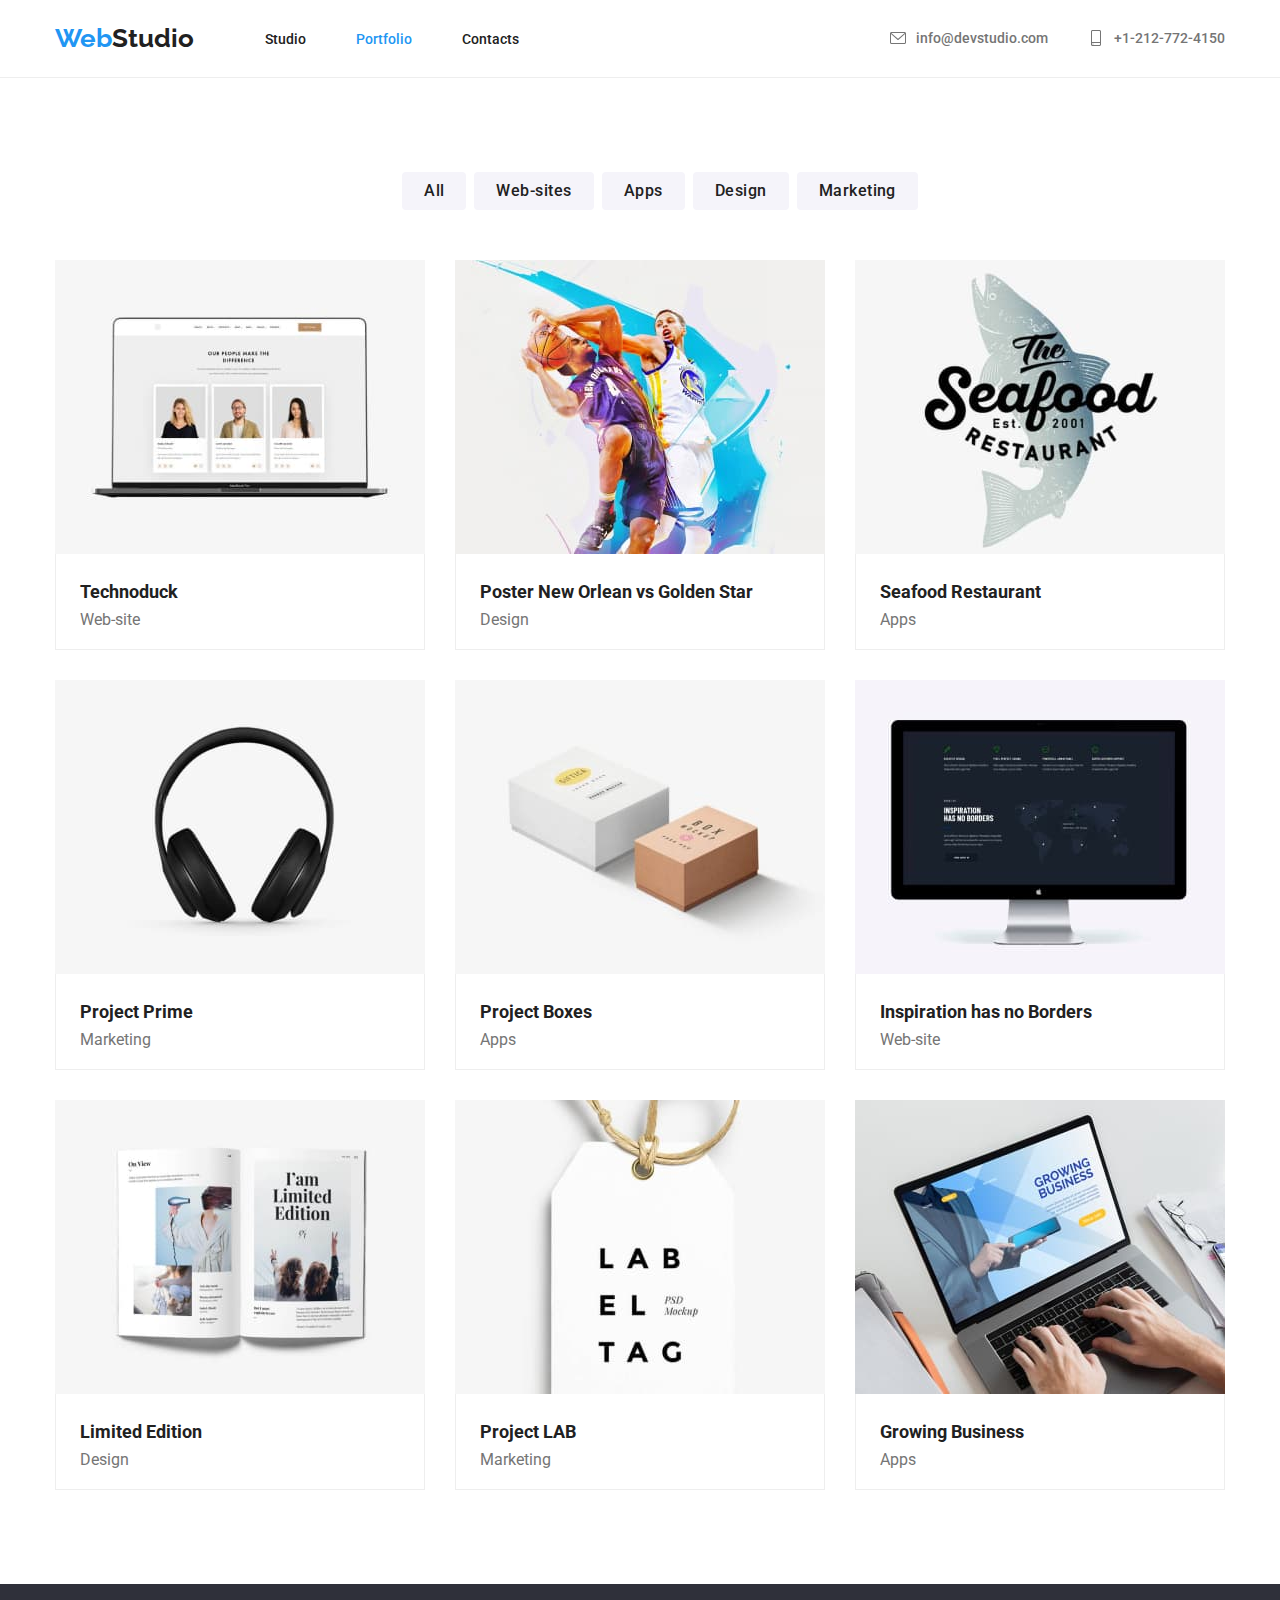
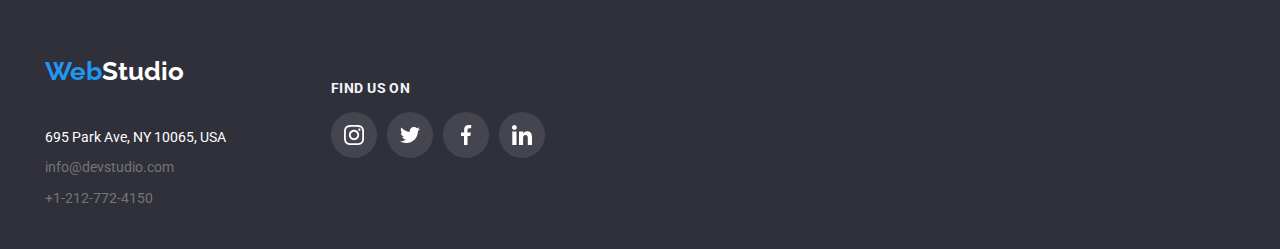
==== portfolio.html @ 92e0c7c8 "Added previous work" ====
<!DOCTYPE html>
<html lang="en">
  <head>
    <meta charset="UTF-8" />
    <meta name="viewport" content="width=device-width, initial-scale=1.0" />
    <link rel="preconnect" href="https://fonts.googleapis.com" />
    <link rel="preconnect" href="https://fonts.gstatic.com" crossorigin />
    <link
      href="https://fonts.googleapis.com/css2?family=Raleway:wght@700&family=Roboto:wght@400;500;700;900&display=swap"
      rel="stylesheet"
    />
    <link href="css/styles.css" rel="stylesheet" />
    <title>Portfolio</title>
  </head>
  <body>
    <!--Header-->
    <header class="global-header">
      <div class="container">
        <div class="nav-container">
          <a class="link-class" href="index.html">
            <h1 class="logo">
              Web<span class="logo-secondary-color">Studio</span>
            </h1>
          </a>
          <nav class="main-navigation pages">
            <ul class="list-class">
              <li>
                <a class="link-class" href="index.html">Studio</a>
              </li>
              <li>
                <a class="link-class current" href="portfolio.html"
                  >Portfolio</a
                >
              </li>
              <li>
                <a class="link-class" href="#">Contacts</a>
              </li>
            </ul>
          </nav>
          <section class="main-navigation">
            <div class="contact-container">
              <ul class="list-class">
                <li class="list-item-class" id="envelope-li">
                  <a class="contact-link" href="mailto:info@devstudio.com">
                    <svg id="envelope-icon">
                      <use href="./symbol-defs.svg#icon-envelope-nav-bar"></use>
                    </svg>
                    info@devstudio.com</a
                  >
                </li>
                <li class="list-item-class" id="phone-li">
                  <a class="contact-link" href="tel:+1-212-772-4150">
                    <svg id="phone-icon">
                      <use
                        href="./symbol-defs.svg#icon-smartphone-nav-bar"
                      ></use>
                    </svg>
                    +1-212-772-4150</a
                  >
                </li>
              </ul>
            </div>
          </section>
        </div>
      </div>
    </header>
    <!--Main-->
    <main>
      <section class="section">
        <div class="container">
          <div class="buttons">
            <ul class="list-class">
              <li><button class="button" type="button">All</button></li>
              <li><button class="button" type="button">Web-sites</button></li>
              <li><button class="button" type="button">Apps</button></li>
              <li><button class="button" type="button">Design</button></li>
              <li><button class="button" type="button">Marketing</button></li>
            </ul>
          </div>
          <div class="projects-grid">
            <div class="projects-grid-img">
              <img
                src="images/technoduck-website.jpg"
                alt="Laptop open with a tab"
                width="370"
              />
              <div class="projects-grid-text">
                <h4 class="primary-text">Technoduck</h4>
                <p class="secondary-text">Web-site</p>
              </div>
            </div>
            <div class="projects-grid-img">
              <img
                src="images/sports-poster-design.jpg"
                alt="2 people playing basketball"
                width="370"
              />
              <div class="projects-grid-text">
                <h4 class="primary-text">Poster New Orlean vs Golden Star</h4>
                <p class="secondary-text">Design</p>
              </div>
            </div>
            <div class="projects-grid-img">
              <img
                src="images/seafood-restaurant-app.jpg"
                alt="A restaurant logo with a fish in the background"
                width="370"
              />
              <div class="projects-grid-text">
                <h4 class="primary-text">Seafood Restaurant</h4>
                <p class="secondary-text">Apps</p>
              </div>
            </div>
            <div class="projects-grid-img">
              <img
                src="images/project-prime-marketing.jpg"
                alt="A pair of headphones"
                width="370"
              />
              <div class="projects-grid-text">
                <h4 class="primary-text">Project Prime</h4>
                <p class="secondary-text">Marketing</p>
              </div>
            </div>
            <div class="projects-grid-img">
              <img
                src="images/project-boxes-app.jpg"
                alt="2 boxes next to eachother"
                width="370"
              />
              <div class="projects-grid-text">
                <h4 class="primary-text">Project Boxes</h4>
                <p class="secondary-text">Apps</p>
              </div>
            </div>
            <div class="projects-grid-img">
              <img
                src="images/inspiration-website.jpg"
                alt="A computer monitor with a tab open"
                width="370"
              />
              <div class="projects-grid-text">
                <h4 class="primary-text">Inspiration has no Borders</h4>
                <p class="secondary-text">Web-site</p>
              </div>
            </div>
            <div class="projects-grid-img">
              <img
                src="images/limited-edition-design.jpg"
                alt="A magazine with 2 pages"
                width="370"
              />
              <div class="projects-grid-text">
                <h4 class="primary-text">Limited Edition</h4>
                <p class="secondary-text">Design</p>
              </div>
            </div>
            <div class="projects-grid-img">
              <img
                src="images/project-lab-marketing.jpg"
                alt="A tag with text written on it"
                width="370"
              />
              <div class="projects-grid-text">
                <h4 class="primary-text">Project LAB</h4>
                <p class="secondary-text">Marketing</p>
              </div>
            </div>
            <div class="projects-grid-img">
              <img
                src="images/growing-business-app.jpg"
                alt="Person typing on a Laptop"
                width="370"
              />
              <div class="projects-grid-text">
                <h4 class="primary-text">Growing Business</h4>
                <p class="secondary-text">Apps</p>
              </div>
            </div>
          </div>
        </div>
      </section>
    </main>
    <!--Footer-->
    <footer>
      <section class="footer-section">
        <div class="container">
          <div class="footer-parent-container">
            <div class="footer-child-container">
              <div class="logo-container-class">
                <a class="link-class" href="index.html">
                  <h2 class="logo">
                    Web<span class="logo-footer-color">Studio</span>
                  </h2>
                </a>
              </div>
              <address class="footer-contact">
                <ul class="list-class">
                  <li class="physical-address">695 Park Ave, NY 10065, USA</li>
                  <li>
                    <a
                      class="footer-link-class"
                      href="mailto:info@devstudio.com"
                      >info@devstudio.com</a
                    >
                  </li>
                  <li>
                    <a class="footer-link-class" href="tel:+1-212-772-4150"
                      >+1-212-772-4150</a
                    >
                  </li>
                </ul>
              </address>
            </div>
            <div class="footer-child-container">
              <h4 class="find-us-footer">FIND US ON</h4>
              <ul class="social-media-svgs">
                <li class="social-media-item">
                  <a href class="svg-link-dark">
                    <svg class="our-team-socials-light">
                      <use
                        href="./symbol-defs.svg#icon-our-team-instagram-light"
                      ></use>
                    </svg>
                  </a>
                </li>
                <li class="social-media-item">
                  <a href class="svg-link-dark">
                    <svg class="our-team-socials-light">
                      <use
                        href="./symbol-defs.svg#icon-our-team-twitter-light"
                      ></use>
                    </svg>
                  </a>
                </li>
                <li class="social-media-item">
                  <a class="svg-link-dark" href="instagram.com">
                    <svg class="our-team-socials-light">
                      <use
                        href="./symbol-defs.svg#icon-our-team-facebook-light"
                      ></use>
                    </svg>
                  </a>
                </li>
                <li class="social-media-item">
                  <a class="svg-link-dark" href="instagram.com">
                    <svg class="our-team-socials-light">
                      <use
                        href="./symbol-defs.svg#icon-our-team-linkedin-light"
                      ></use>
                    </svg>
                  </a>
                </li>
              </ul>
            </div>
          </div>
        </div>
      </section>
    </footer>
  </body>
</html>
---- css/styles.css ----
:root {
    --default-text-color: #212121;
    --text-hover-color: #2196F3;
    --subtext-color: #757575;
    --heading-font-family: 'Roboto', sans-serif;
    --logo-font-family: 'Raleway', sans-serif;
    --secondary-bg-color: #2F303A;
    --buttons-color: #F5F4FA;
}

body {
    font-family: var(--heading-font-family);
    color: var(--default-text-color);
}

img {
display: block;
max-width: 100%;
height: auto;
}

.link-class {
    color: var(--default-text-color);
    font-weight: 500;
    font-size: 14px;
    line-height: normal;
}

.link-class {
    text-decoration: none;
}

.main-navigation .contact-link {
    text-decoration: none;
    color: var(--subtext-color);
    font-weight: 500;
    font-size: 14px;
    line-height: normal;
}

.main-navigation .contact-link .list-class {
    gap:40px;
}

.main-navigation a:hover {
    color: var(--text-hover-color);
}

.list-class:hover .list-item-class {
    color:var(--text-hover-color);
}

#envelope-icon {
    fill:rgba(117, 117, 117, 1);
}

#phone-icon {
    fill:rgba(117, 117, 117, 1);
}

#envelope-li:hover #envelope-icon {
    fill:var(--text-hover-color);
}

#phone-li:hover #phone-icon {
    fill: var(--text-hover-color);
}

.nav-icon:hover {
stroke: var(--text-hover-color);
}
.logo {
    text-decoration: none;
    color: var(--text-hover-color);
    font-family: var(--logo-font-family);
    text-decoration: none;
    font-weight: 700;
    font-size: 26px;
    line-height: 162.5%;
}

.logo-secondary-color {
    color: var(--default-text-color);
}

.buttons .button {
    background-color: var(--buttons-color);
    border: none;
    border-radius: 4px;
    line-height: 162.5%;
    cursor: pointer;
}

.buttons .button:hover {
    box-shadow: 0px 2px 2px 0px rgba(0, 0, 0, 0.12);
}


.button:hover {
    background-color: var(--text-hover-color)
}

.button:active {
    background-color: var(--text-hover-color);
}

.button:focus {
    color:white;
    background-color: var(--text-hover-color);
}

.list-class {
    list-style-type: none;
    margin: 0;
}

.primary-text {
    font-weight: 700;
    font-size: 18px;
    line-height: 200%;
    margin: 0;
}

.secondary-text {
    color: var(--subtext-color);
    font-weight: 400;
    font-size: 16px;
    line-height: 200%;
    line-height: normal;
    margin: 0;
}

.footer-section {
    background-color: var(--secondary-bg-color)
}

.logo-footer-color {
    color: white;
}

.footer-contact {
    font-style: normal;
}

.physical-address {

    color: white;
    font-size: 14px;
    font-weight: 400;
    line-height: normal;
}

.footer-link-class {
    font-size: 14px;
    font-weight: 400;
    line-height: normal;
    color: var(--subtext-color);
    text-decoration: none;
}

.footer-contact a:hover {
    color: var(--text-hover-color);
}

.request-our-service {
    font-family: var(--heading-font-family);
    font-size: 16px;
    background-color: var(--text-hover-color);
    border: none;
    border-radius: 4px;
    line-height: 187.5%;
    cursor: pointer;
    color: var(--buttons-color);
        text-align: center;
        font-weight: 700;
        letter-spacing: 0.96px;
}

.request-our-service:hover {
    background-color: var(--buttons-color);
    color: var(--text-hover-color);
}

.effective-solutions {
    background-image:linear-gradient(rgba(47, 48, 58, 0.4), rgba(47, 48, 58, 0.4)), url(../images/effective-solutions-img.png);
}

.effective-solutions-text {
    color: white;
    font-family: var(--heading-font-family);
    font-size: 44px;
    font-weight: 900;
    line-height: 136.364%;
    width: 696px;
    text-align: center;
    letter-spacing: 2.64px;
}

.paragraph-text {
    font-size: 14px;
    font-weight: 700;
    line-height: normal;
    text-transform: uppercase;
    letter-spacing: 0.42px;
}

.paragraph-secondary {
    color: var(--subtext-color);
    font-size: 14px;
    font-weight: 400;
    line-height: 171.429%;
    letter-spacing: 0.42px;
}

.heading-section {
    font-size: 36px;
    font-weight: 700;
    line-height: normal;
}

.current {
    color: var(--text-hover-color);
}

body {
    margin: 0;
}


.container {
    width: 1200px;
    margin: 0 auto;
    padding: 0 15px;
}

.nav-container {
    display: flex;
    align-items: center;
    justify-content: space-between;
    margin-left:15px;
    margin-right:15px;
}

.global-header {
    display: flex;
    align-items: center;
    justify-content: space-between;
    border-bottom: 1px solid #EEEEEE;
}

.global-header .main-navigation ul {
    align-items: center;
    gap:50px;
    justify-content: space-between;
    display: flex;
}

.pages ul {
    margin-right:300px;
}

.global-header .main-navigation .contact-container .list-class {
    gap:40px;
}

.effective-solutions {
    display: flex;
    height: 37.5em;
    align-items: center;
    flex-direction: column;
    justify-content: center;
}

.request-our-service {
    height: 50px;
    width: 200px;
}

.paragraph-container .list-class {
    padding-left:0;
    display: flex;
    column-gap: 30px;
    justify-content: center;
}

.paragraph-secondary {
    width: 270px;
}

.what-we-do-container {
    display: flex;
    flex-direction: column;
    align-items: center;
}

.what-we-do-images {
    display: flex;
    gap:30px;
}

.our-team-section {
    display: flex;
    justify-content: center;
    gap: 30px;
}

.our-team-cards {
    display: flex;
    align-items: center;
    flex-direction: column;
    gap: 10px;
    background-color: #fff;
    box-shadow: 0px 2px 1px 0px rgba(0, 0, 0, 0.20), 0px 1px 1px 0px rgba(0, 0, 0, 0.14), 0px 1px 3px 0px rgba(0, 0, 0, 0.12);
    border-bottom: solid 1px #F5F4FA;
    border-radius: 0px 0px 4px 4px;
}

.heading-section-our-team {
    font-size: 36px;
    font-weight: 700;
    line-height: normal;
    display: flex;
    justify-content: center;
}

.section {
    padding-top: 94px;
    padding-bottom: 94px;
}

.effective-solutions-section {
    padding-bottom: 94px;
}

.our-team-color-block {
    background-color: #F5F4FA;
}

.footer-section {
    padding: 30px;
}

.footer-section ul {
    padding-left: 0px;
}

.footer-section .list-class li {
    padding-bottom: 12px;
}

.logo-container-class {
    padding: 15px 0px 15px 0px;
}

.buttons .list-class {
    display: flex;
    justify-content: center;
    padding-bottom:50px;
    gap:8px;

}

.footer-social-media {
    display:flex;
}

.button {
    color: #212121;
        text-align: center;
        font-family: var(--heading-font-family);
        font-size: 16px;
        font-weight: 500;
        line-height: 162.5%;
        letter-spacing: 0.48px;
    padding-left: 22px;
    padding-right: 22px;
    padding-bottom: 6px;
    padding-top: 6px;
}

.button:hover {
    color:white;
}

.projects-grid {
    display:flex;
    flex-wrap: wrap;
    justify-content: center;
    gap:30px;
}

.primary-text {
    padding-top:20px;
}

.projects-grid-img {
    cursor:pointer;
}

.projects-grid-img:hover {
    box-shadow: 1px 4px 6px 0px rgba(0, 0, 0, 0.16);
}

.projects-grid-text {
padding-left: 24px;
padding-bottom:20px;
    border-bottom: 1px solid #EEEEEE;
    border-left: 1px solid #EEEEEE;
    border-right: 1px solid #EEEEEE;
}

#envelope-icon, #phone-icon {
    width: 16px;
    height: 16px;
    padding-right: 10px;
}

.list-item-class .contact-link {
    display:flex;
    align-items: center;
}

.svg-card {
    width:70px;
    height:70px;
}

.svg-card-block {
    display:flex;
    justify-content: center;
    align-items: center;
    width:270px;
    height:120px;
    background-color: rgba(245, 244, 250, 1);
    border-radius:4px;
}

.social-media-svgs {
    display:flex;
    align-items:center;
    list-style-type: none;
    padding:0;
    flex-direction: row;
}

.social-media-svgs li {
    margin-right:5px;
    margin-left:5px;
}

.our-team-socials-light {
    width:20px;
    height:20px;
}

.svg-link {
    text-decoration: none;
    width:44px;
    height:44px;
    display:flex;
    justify-content: center;
    align-items: center;
    border: 1px solid transparent;
        border-radius: 50%;
        fill: rgba(175, 177, 184, 1);
}
.svg-link-dark {
    text-decoration: none;
    width: 44px;
    height: 44px;
    display: flex;
    justify-content: center;
    align-items: center;
    border: 1px solid transparent;
    background-color: rgba(255, 255, 255, 0.1);
    border-radius: 50%;
    fill: rgba(255, 255, 255, 1);
}

.svg-link-dark:hover {
    border: 1px solid var(--text-hover-color);
        border-radius: 50%;
        background-color: var(--text-hover-color);
        fill: rgba(255, 255, 255, 1);
}

.svg-link:hover {
    border: 1px solid var(--text-hover-color);
    border-radius: 50%;
    background-color: var(--text-hover-color);
    fill:rgba(255, 255, 255, 1);
}

.heading-section {
    display: flex;
    justify-content: center;
}

.regular-customers {
    display: flex;
    justify-content: space-between;
    align-items: center;
    padding-left:15px;
    padding-right:15px;
    fill:rgba(175, 177, 184, 1);

}

.regular-customers-svgs {
    height: 60px;
        width: 106px;
        padding: 16px 32px 16px 32px;
        border: 1px solid rgba(175, 177, 184, 1);
        border-radius: 4px;
}

.regular-customers-svgs:hover {
    border:1px solid var(--text-hover-color);
    fill:var(--text-hover-color);
}


.footer-parent-container {
    display:flex;
}

.footer-child-container:nth-child(2) {
    display:flex;
    flex-direction: column;
    justify-content: center;
    padding-top:20px;
    padding-left:100px;
}

.footer-dark-socials {
    width: 20px;
        height: 20px;
        padding: 12px;
}

.find-us-footer {
    color:var(--buttons-color);
    font-family: var(--heading-font-family);
        font-size: 14px;
        font-weight: 700;
        line-height: 16px;
        letter-spacing: 0.03em;
        margin:0;
        padding-left:5px;
}
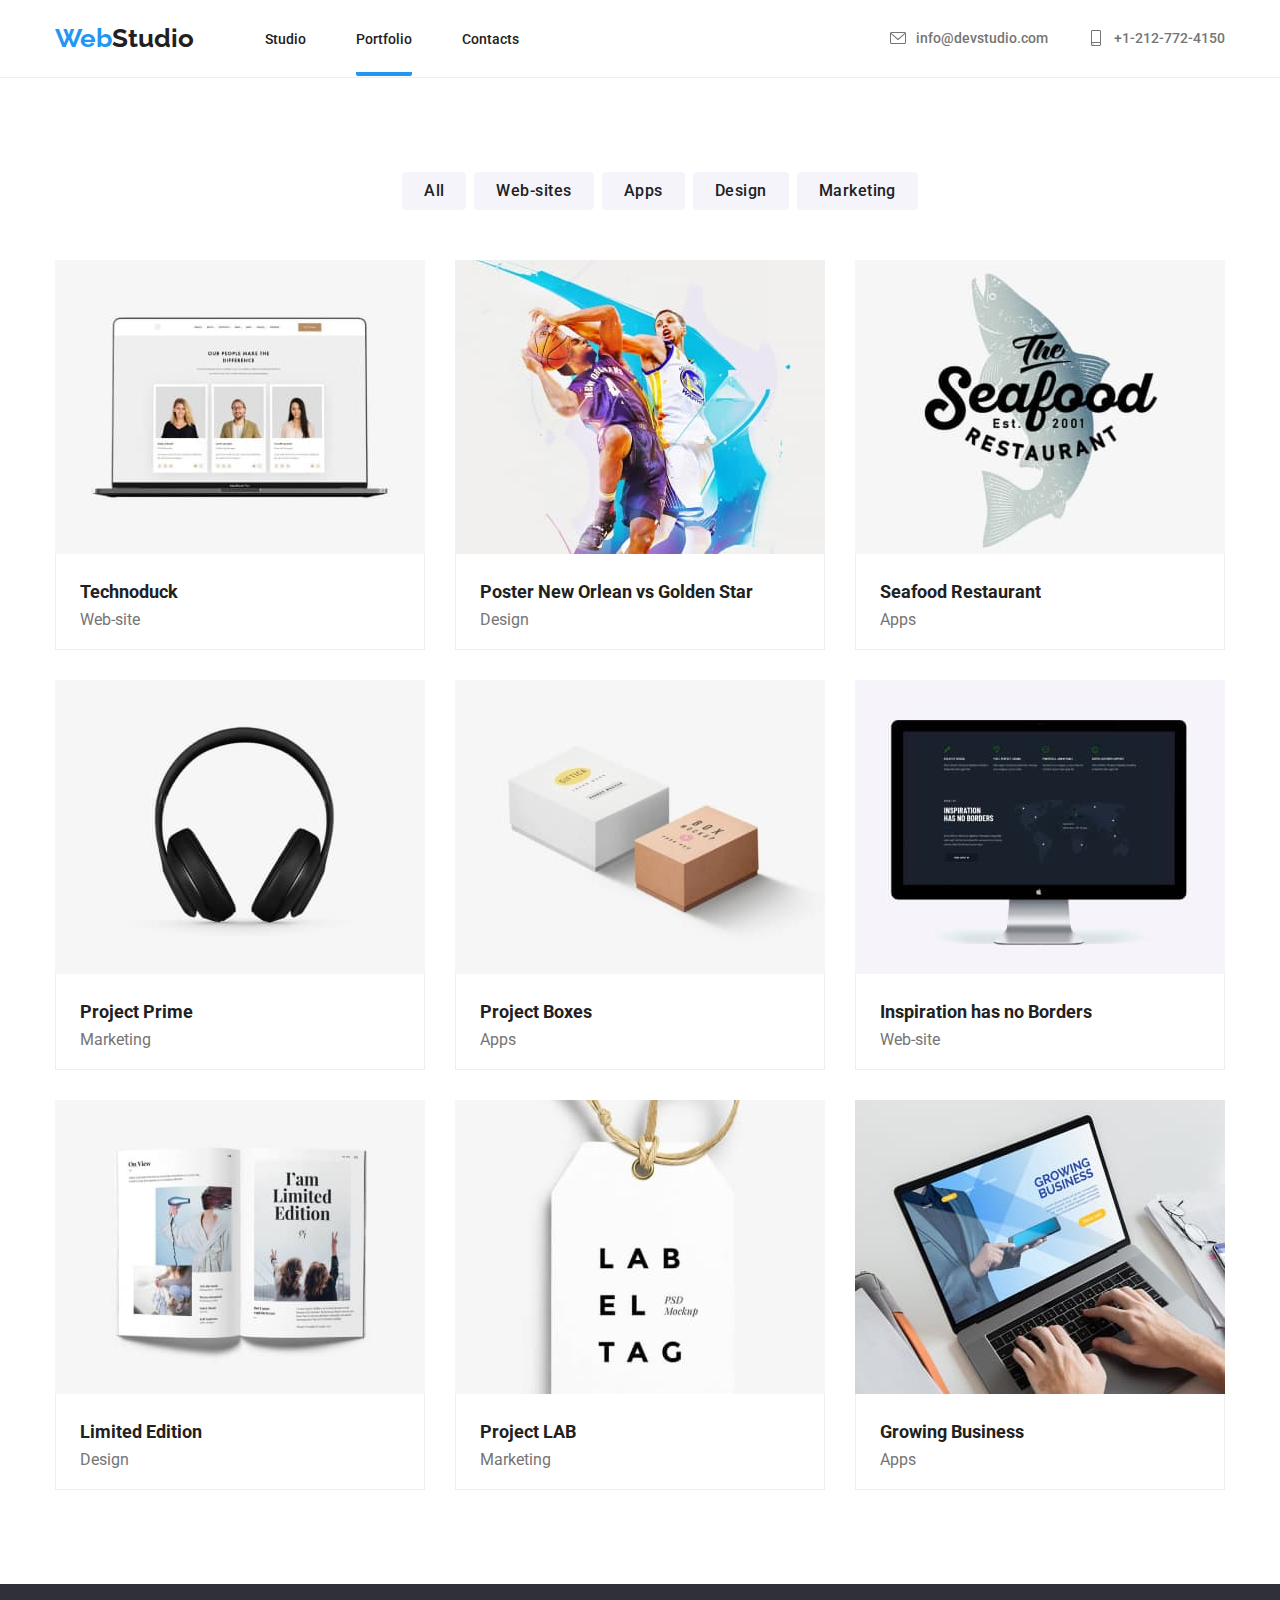
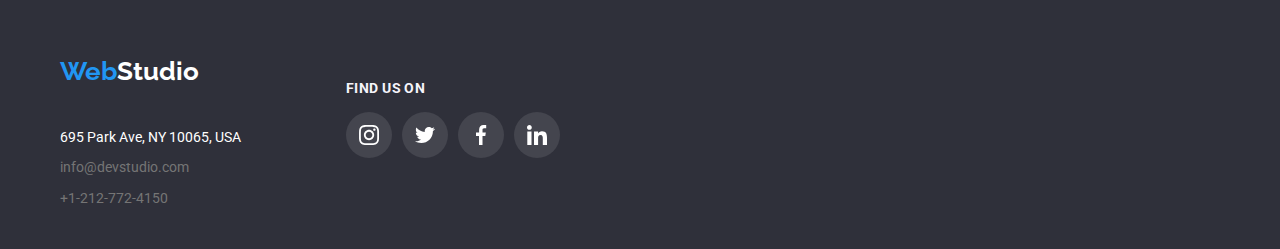
==== commit dca08abd: "Finished transitions, animations, animated cards, modal window" ====
--- a/portfolio.html
+++ b/portfolio.html
@@ -28,8 +28,11 @@
                 <a class="link-class" href="index.html">Studio</a>
               </li>
               <li>
-                <a class="link-class current" href="portfolio.html"
-                  >Portfolio</a
+                <a class="link-class current" href="portfolio.html">
+                  <svg class="current-page-dash-portfolio">
+                    <use href="./symbol-defs.svg#icon-current-page-dash"></use>
+                  </svg>
+                  Portfolio</a
                 >
               </li>
               <li>
@@ -79,99 +82,180 @@
           </div>
           <div class="projects-grid">
             <div class="projects-grid-img">
-              <img
-                src="images/technoduck-website.jpg"
-                alt="Laptop open with a tab"
-                width="370"
-              />
+              <div class="overlay-container">
+                <div class="projects-text-overlay">
+                  <p>
+                    Technoduck is a state-of-the-art coronavirus distribution
+                    platform. Companies use this platform for digital espionage
+                    and attacks on competitors' secure servers.
+                  </p>
+                </div>
+                <img
+                  src="images/technoduck-website.jpg"
+                  alt="Laptop open with a tab"
+                  width="370"
+                />
+              </div>
               <div class="projects-grid-text">
                 <h4 class="primary-text">Technoduck</h4>
                 <p class="secondary-text">Web-site</p>
               </div>
             </div>
             <div class="projects-grid-img">
-              <img
-                src="images/sports-poster-design.jpg"
-                alt="2 people playing basketball"
-                width="370"
-              />
+              <div class="overlay-container">
+                <div class="projects-text-overlay">
+                  <p>
+                    Technoduck is a state-of-the-art coronavirus distribution
+                    platform. Companies use this platform for digital espionage
+                    and attacks on competitors' secure servers.
+                  </p>
+                </div>
+                <img
+                  src="images/sports-poster-design.jpg"
+                  alt="2 people playing basketball"
+                  width="370"
+                />
+              </div>
               <div class="projects-grid-text">
                 <h4 class="primary-text">Poster New Orlean vs Golden Star</h4>
                 <p class="secondary-text">Design</p>
               </div>
             </div>
             <div class="projects-grid-img">
-              <img
-                src="images/seafood-restaurant-app.jpg"
-                alt="A restaurant logo with a fish in the background"
-                width="370"
-              />
+              <div class="overlay-container">
+                <div class="projects-text-overlay">
+                  <p>
+                    Technoduck is a state-of-the-art coronavirus distribution
+                    platform. Companies use this platform for digital espionage
+                    and attacks on competitors' secure servers.
+                  </p>
+                </div>
+                <img
+                  src="images/seafood-restaurant-app.jpg"
+                  alt="A restaurant logo with a fish in the background"
+                  width="370"
+                />
+              </div>
               <div class="projects-grid-text">
                 <h4 class="primary-text">Seafood Restaurant</h4>
                 <p class="secondary-text">Apps</p>
               </div>
             </div>
             <div class="projects-grid-img">
-              <img
-                src="images/project-prime-marketing.jpg"
-                alt="A pair of headphones"
-                width="370"
-              />
+              <div class="overlay-container">
+                <div class="projects-text-overlay">
+                  <p>
+                    Technoduck is a state-of-the-art coronavirus distribution
+                    platform. Companies use this platform for digital espionage
+                    and attacks on competitors' secure servers.
+                  </p>
+                </div>
+                <img
+                  src="images/project-prime-marketing.jpg"
+                  alt="A pair of headphones"
+                  width="370"
+                />
+              </div>
               <div class="projects-grid-text">
                 <h4 class="primary-text">Project Prime</h4>
                 <p class="secondary-text">Marketing</p>
               </div>
             </div>
             <div class="projects-grid-img">
-              <img
-                src="images/project-boxes-app.jpg"
-                alt="2 boxes next to eachother"
-                width="370"
-              />
+              <div class="overlay-container">
+                <div class="projects-text-overlay">
+                  <p>
+                    Technoduck is a state-of-the-art coronavirus distribution
+                    platform. Companies use this platform for digital espionage
+                    and attacks on competitors' secure servers.
+                  </p>
+                </div>
+                <img
+                  src="images/project-boxes-app.jpg"
+                  alt="2 boxes next to eachother"
+                  width="370"
+                />
+              </div>
               <div class="projects-grid-text">
                 <h4 class="primary-text">Project Boxes</h4>
                 <p class="secondary-text">Apps</p>
               </div>
             </div>
             <div class="projects-grid-img">
-              <img
-                src="images/inspiration-website.jpg"
-                alt="A computer monitor with a tab open"
-                width="370"
-              />
+              <div class="overlay-container">
+                <div class="projects-text-overlay">
+                  <p>
+                    Technoduck is a state-of-the-art coronavirus distribution
+                    platform. Companies use this platform for digital espionage
+                    and attacks on competitors' secure servers.
+                  </p>
+                </div>
+                <img
+                  src="images/inspiration-website.jpg"
+                  alt="A computer monitor with a tab open"
+                  width="370"
+                />
+              </div>
               <div class="projects-grid-text">
                 <h4 class="primary-text">Inspiration has no Borders</h4>
                 <p class="secondary-text">Web-site</p>
               </div>
             </div>
             <div class="projects-grid-img">
-              <img
-                src="images/limited-edition-design.jpg"
-                alt="A magazine with 2 pages"
-                width="370"
-              />
+              <div class="overlay-container">
+                <div class="projects-text-overlay">
+                  <p>
+                    Technoduck is a state-of-the-art coronavirus distribution
+                    platform. Companies use this platform for digital espionage
+                    and attacks on competitors' secure servers.
+                  </p>
+                </div>
+                <img
+                  src="images/limited-edition-design.jpg"
+                  alt="A magazine with 2 pages"
+                  width="370"
+                />
+              </div>
               <div class="projects-grid-text">
                 <h4 class="primary-text">Limited Edition</h4>
                 <p class="secondary-text">Design</p>
               </div>
             </div>
             <div class="projects-grid-img">
-              <img
-                src="images/project-lab-marketing.jpg"
-                alt="A tag with text written on it"
-                width="370"
-              />
+              <div class="overlay-container">
+                <div class="projects-text-overlay">
+                  <p>
+                    Technoduck is a state-of-the-art coronavirus distribution
+                    platform. Companies use this platform for digital espionage
+                    and attacks on competitors' secure servers.
+                  </p>
+                </div>
+                <img
+                  src="images/project-lab-marketing.jpg"
+                  alt="A tag with text written on it"
+                  width="370"
+                />
+              </div>
               <div class="projects-grid-text">
                 <h4 class="primary-text">Project LAB</h4>
                 <p class="secondary-text">Marketing</p>
               </div>
             </div>
             <div class="projects-grid-img">
-              <img
-                src="images/growing-business-app.jpg"
-                alt="Person typing on a Laptop"
-                width="370"
-              />
+              <div class="overlay-container">
+                <div class="projects-text-overlay">
+                  <p>
+                    Technoduck is a state-of-the-art coronavirus distribution
+                    platform. Companies use this platform for digital espionage
+                    and attacks on competitors' secure servers.
+                  </p>
+                </div>
+                <img
+                  src="images/growing-business-app.jpg"
+                  alt="Person typing on a Laptop"
+                  width="370"
+                />
+              </div>
               <div class="projects-grid-text">
                 <h4 class="primary-text">Growing Business</h4>
                 <p class="secondary-text">Apps</p>
--- a/css/styles.css
+++ b/css/styles.css
@@ -46,6 +46,14 @@
     color: var(--text-hover-color);
 }
 
+.main-navigation .list-class .link-class, .contact-container .list-item-class .contact-link {
+    transition:color 250ms ease, cubic-bezier(0.4, 0, 0.2, 1) ease;
+}
+
+.contact-container .list-item-class svg {
+    transition:fill 250ms ease, cubic-bezier(0.4, 0, 0.2, 1) ease;
+}
+
 .list-class:hover .list-item-class {
     color:var(--text-hover-color);
 }
@@ -89,15 +97,17 @@
     border-radius: 4px;
     line-height: 162.5%;
     cursor: pointer;
+    transition: background-color 250ms ease, cubic-bezier(0.4, 0, 0.2, 1) ease;
 }
 
 .buttons .button:hover {
     box-shadow: 0px 2px 2px 0px rgba(0, 0, 0, 0.12);
+    transition: box-shadow 250ms ease, cubic-bezier(0.4, 0, 0.2, 1) ease;
 }
 
 
 .button:hover {
-    background-color: var(--text-hover-color)
+    background-color: var(--text-hover-color);
 }
 
 .button:active {
@@ -140,6 +150,10 @@
 
 .footer-contact {
     font-style: normal;
+}
+
+.footer-contact .footer-link-class {
+    transition: color 250ms ease, cubic-bezier(0.4, 0, 0.2, 1) ease;
 }
 
 .physical-address {
@@ -174,6 +188,7 @@
         text-align: center;
         font-weight: 700;
         letter-spacing: 0.96px;
+        transition: color 250ms ease, cubic-bezier(0.4, 0, 0.2, 1) ease;
 }
 
 .request-our-service:hover {
@@ -182,7 +197,7 @@
 }
 
 .effective-solutions {
-    background-image:linear-gradient(rgba(47, 48, 58, 0.4), rgba(47, 48, 58, 0.4)), url(../images/effective-solutions-img.png);
+    background-image:linear-gradient(rgba(47, 48, 58, 0.4), rgba(47, 48, 58, 0.4)), url(../images/effective-solutions-img.jpg);
 }
 
 .effective-solutions-text {
@@ -220,6 +235,27 @@
 
 .current {
     color: var(--text-hover-color);
+            padding-bottom: 25px;
+            color: var(--active-link);
+            border-bottom: 4px solid #2196f3;
+            border-radius: 2px;
+}
+
+.current-page-dash {
+    width:42px;
+    height:4px;
+    display:flex;
+    position:absolute;
+    margin-top:26px;
+}
+
+.current-page-dash-portfolio {
+    height:4px;
+    width:58px;
+    display: flex;
+    align-items: center;
+    position: absolute;
+    margin-top: 45px;
 }
 
 body {
@@ -399,6 +435,7 @@
 
 .projects-grid-img:hover {
     box-shadow: 1px 4px 6px 0px rgba(0, 0, 0, 0.16);
+    transition: box-shadow 250ms ease, cubic-bezier(0.4, 0, 0.2, 1) ease;
 }
 
 .projects-grid-text {
@@ -464,6 +501,7 @@
         border-radius: 50%;
         fill: rgba(175, 177, 184, 1);
 }
+
 .svg-link-dark {
     text-decoration: none;
     width: 44px;
@@ -482,6 +520,7 @@
         border-radius: 50%;
         background-color: var(--text-hover-color);
         fill: rgba(255, 255, 255, 1);
+        transition: border 250ms ease, background-color 250ms ease, cubic-bezier(0.4, 0, 0.2, 1) ease;
 }
 
 .svg-link:hover {
@@ -489,6 +528,8 @@
     border-radius: 50%;
     background-color: var(--text-hover-color);
     fill:rgba(255, 255, 255, 1);
+    transition: border 250ms ease, background-color 250ms ease, fill 250ms ease, cubic-bezier(0.4, 0, 0.2, 1) ease;
+
 }
 
 .heading-section {
@@ -512,6 +553,8 @@
         padding: 16px 32px 16px 32px;
         border: 1px solid rgba(175, 177, 184, 1);
         border-radius: 4px;
+        transition: fill 250ms ease, border-color 250ms ease, cubic-bezier(0.4, 0, 0.2, 1) ease;
+        cursor:pointer;
 }
 
 .regular-customers-svgs:hover {
@@ -522,6 +565,7 @@
 
 .footer-parent-container {
     display:flex;
+    padding-left: 15px;
 }
 
 .footer-child-container:nth-child(2) {
@@ -547,4 +591,109 @@
         letter-spacing: 0.03em;
         margin:0;
         padding-left:5px;
+}
+
+.projects-text-overlay {
+    font-family: var(--heading-font-family);
+    color:var(--buttons-color);
+        font-size: 18px;
+        font-weight: 400;
+        line-height: 28px;
+        letter-spacing: 0.03em;
+        position:absolute;
+        background-color:rgba(33, 150, 243, 0.9);
+        transform:translatey(133%);
+        transition: transform 250ms ease-in-out;
+        
+}
+
+.overlay-container {
+    position: relative;
+        overflow: hidden;
+}
+
+.projects-grid-img:hover .projects-text-overlay {
+    transform: translatey(0);
+}
+
+.projects-text-overlay p {
+        width:80%;
+        padding-left: 25px;
+        padding-top: 45px;
+        padding-bottom:73px;
+}
+
+.modal {
+    position:fixed;
+    width:100vw;
+    height:100vh;
+    background-color:rgba(0, 0, 0, 0.2);
+    top:0px;
+    left:0px;
+    display: flex;
+        justify-content: center;
+        align-items: center;
+}
+
+.modal-content {
+}
+.modal-box {
+background-color: #fff;
+    width: 528px;
+    height: 581px;
+    border-radius:4px;
+    box-shadow: 0px 2px 1px 0px rgba(0, 0, 0, 0.2);
+}
+
+.close-modal-svg {
+    width:10px;
+    height:10px;
+}
+
+.close-modal-button {
+    position:absolute;
+    margin-left:490px;
+    margin-bottom:543px;
+    margin-top:8px;
+    width:30px;
+    height:30px;
+    border: 1px solid rgba(0, 0, 0, 0.1);
+    border-radius:50%;
+    background-color:transparent;
+    cursor:pointer;
+}
+
+.is-hidden {
+    visibility: hidden;
+}
+
+.what-we-do-overlay-container {
+    position: relative;
+        overflow: hidden;
+}
+
+.what-we-do-overlay-background {
+    width:370px;
+    height:70px;
+    position:absolute;
+    background-color:rgba(47, 48, 58, 0.8);
+    display: flex;
+    align-items: center;
+    justify-content: center;
+    bottom:0;
+    transform: translatey(100%);
+        transition: transform 250ms ease-in-out;
+}
+
+.what-we-do-overlay-text {
+    font-family: var(--heading-font-family);
+    color:var(--buttons-color);
+        font-size: 14px;
+        font-weight: 700;
+        line-height: 16px;
+        letter-spacing: 0.03em;
+}
+
+.what-we-do-img-overlay:hover .what-we-do-overlay-background {
+    transform: translatey(0);
 }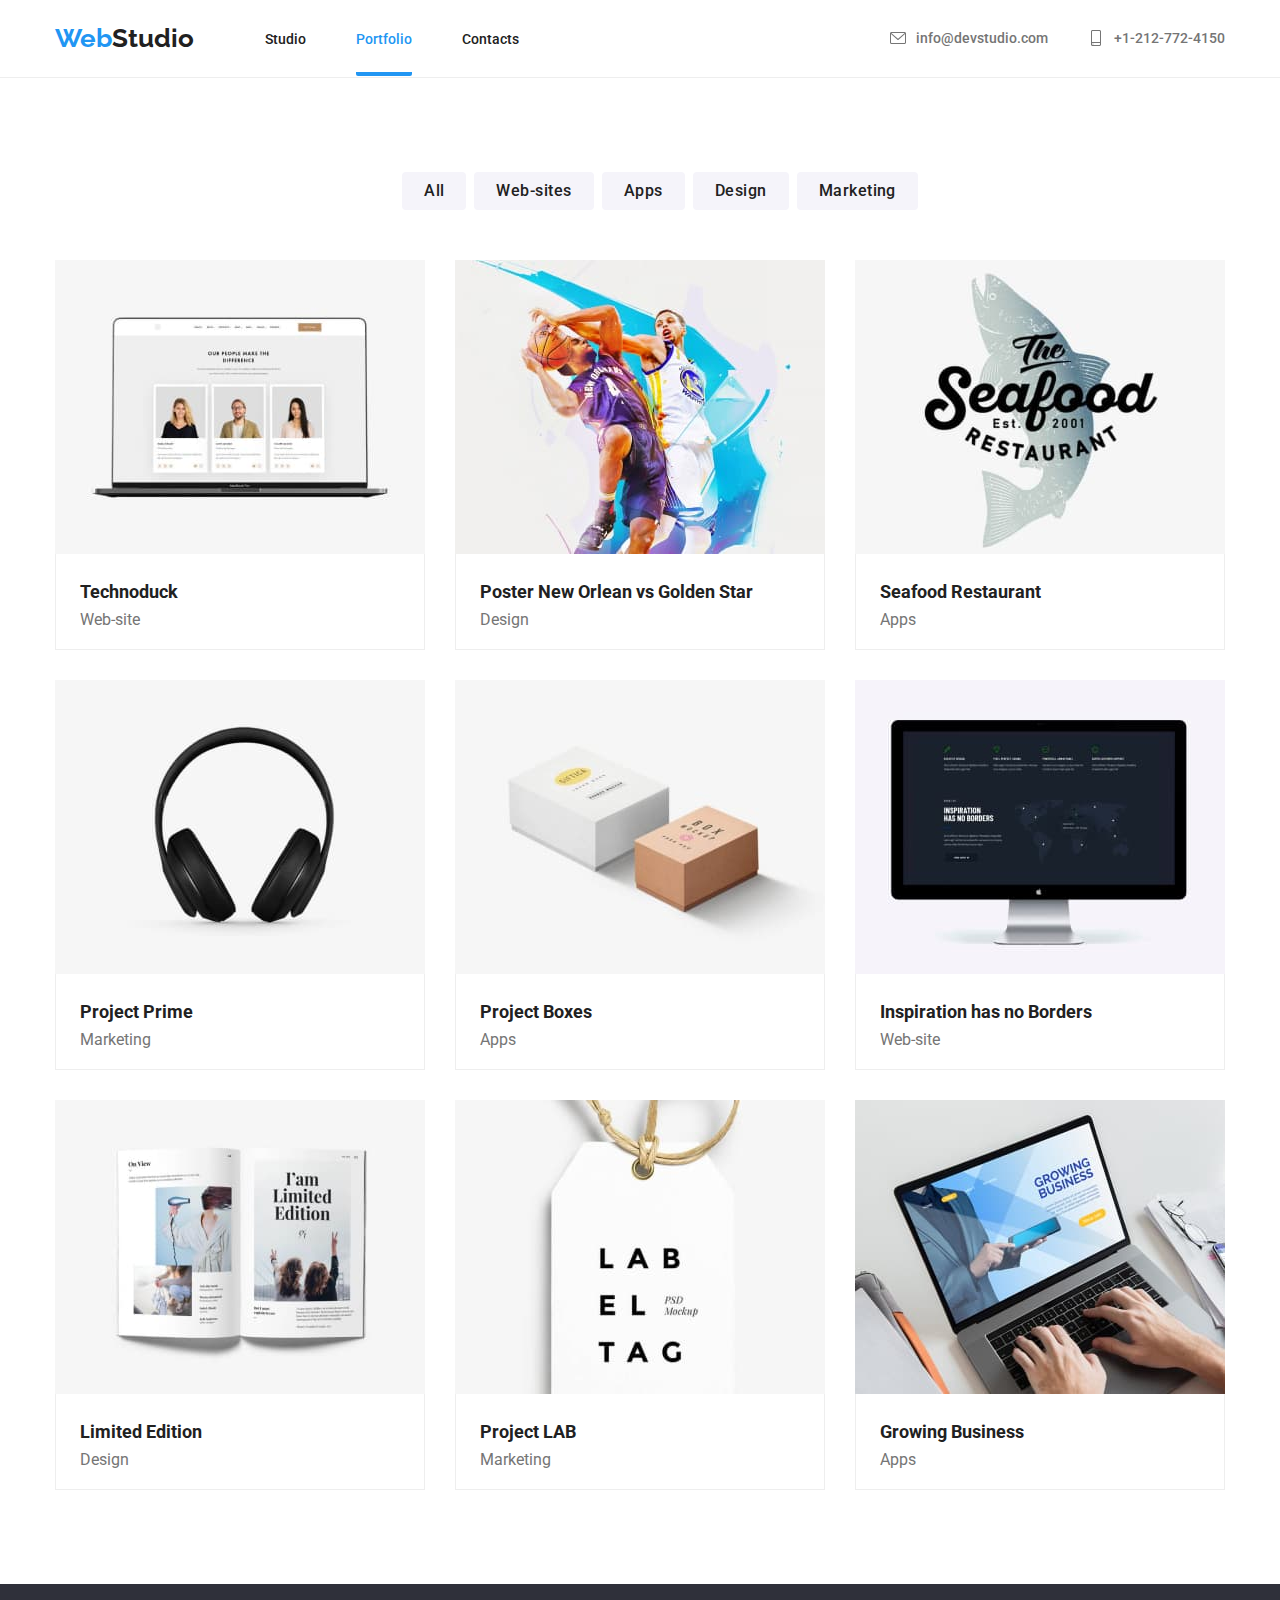
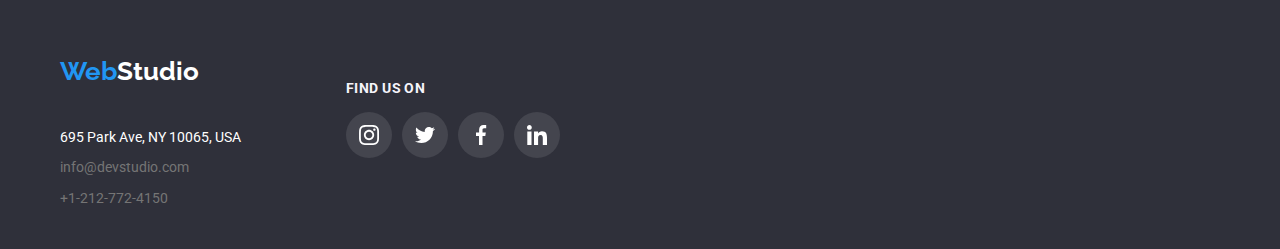
==== commit 22e517ca: "Fixed a few unused lines and .current class" ====
--- a/portfolio.html
+++ b/portfolio.html
@@ -29,9 +29,6 @@
               </li>
               <li>
                 <a class="link-class current" href="portfolio.html">
-                  <svg class="current-page-dash-portfolio">
-                    <use href="./symbol-defs.svg#icon-current-page-dash"></use>
-                  </svg>
                   Portfolio</a
                 >
               </li>
--- a/css/styles.css
+++ b/css/styles.css
@@ -235,27 +235,13 @@
 
 .current {
     color: var(--text-hover-color);
+}
+
+.current {
             padding-bottom: 25px;
-            color: var(--active-link);
+            color: var(--text-hover-color);
             border-bottom: 4px solid #2196f3;
             border-radius: 2px;
-}
-
-.current-page-dash {
-    width:42px;
-    height:4px;
-    display:flex;
-    position:absolute;
-    margin-top:26px;
-}
-
-.current-page-dash-portfolio {
-    height:4px;
-    width:58px;
-    display: flex;
-    align-items: center;
-    position: absolute;
-    margin-top: 45px;
 }
 
 body {
@@ -637,6 +623,7 @@
 
 .modal-content {
 }
+
 .modal-box {
 background-color: #fff;
     width: 528px;
@@ -661,6 +648,7 @@
     border-radius:50%;
     background-color:transparent;
     cursor:pointer;
+    
 }
 
 .is-hidden {
@@ -681,8 +669,6 @@
     align-items: center;
     justify-content: center;
     bottom:0;
-    transform: translatey(100%);
-        transition: transform 250ms ease-in-out;
 }
 
 .what-we-do-overlay-text {
